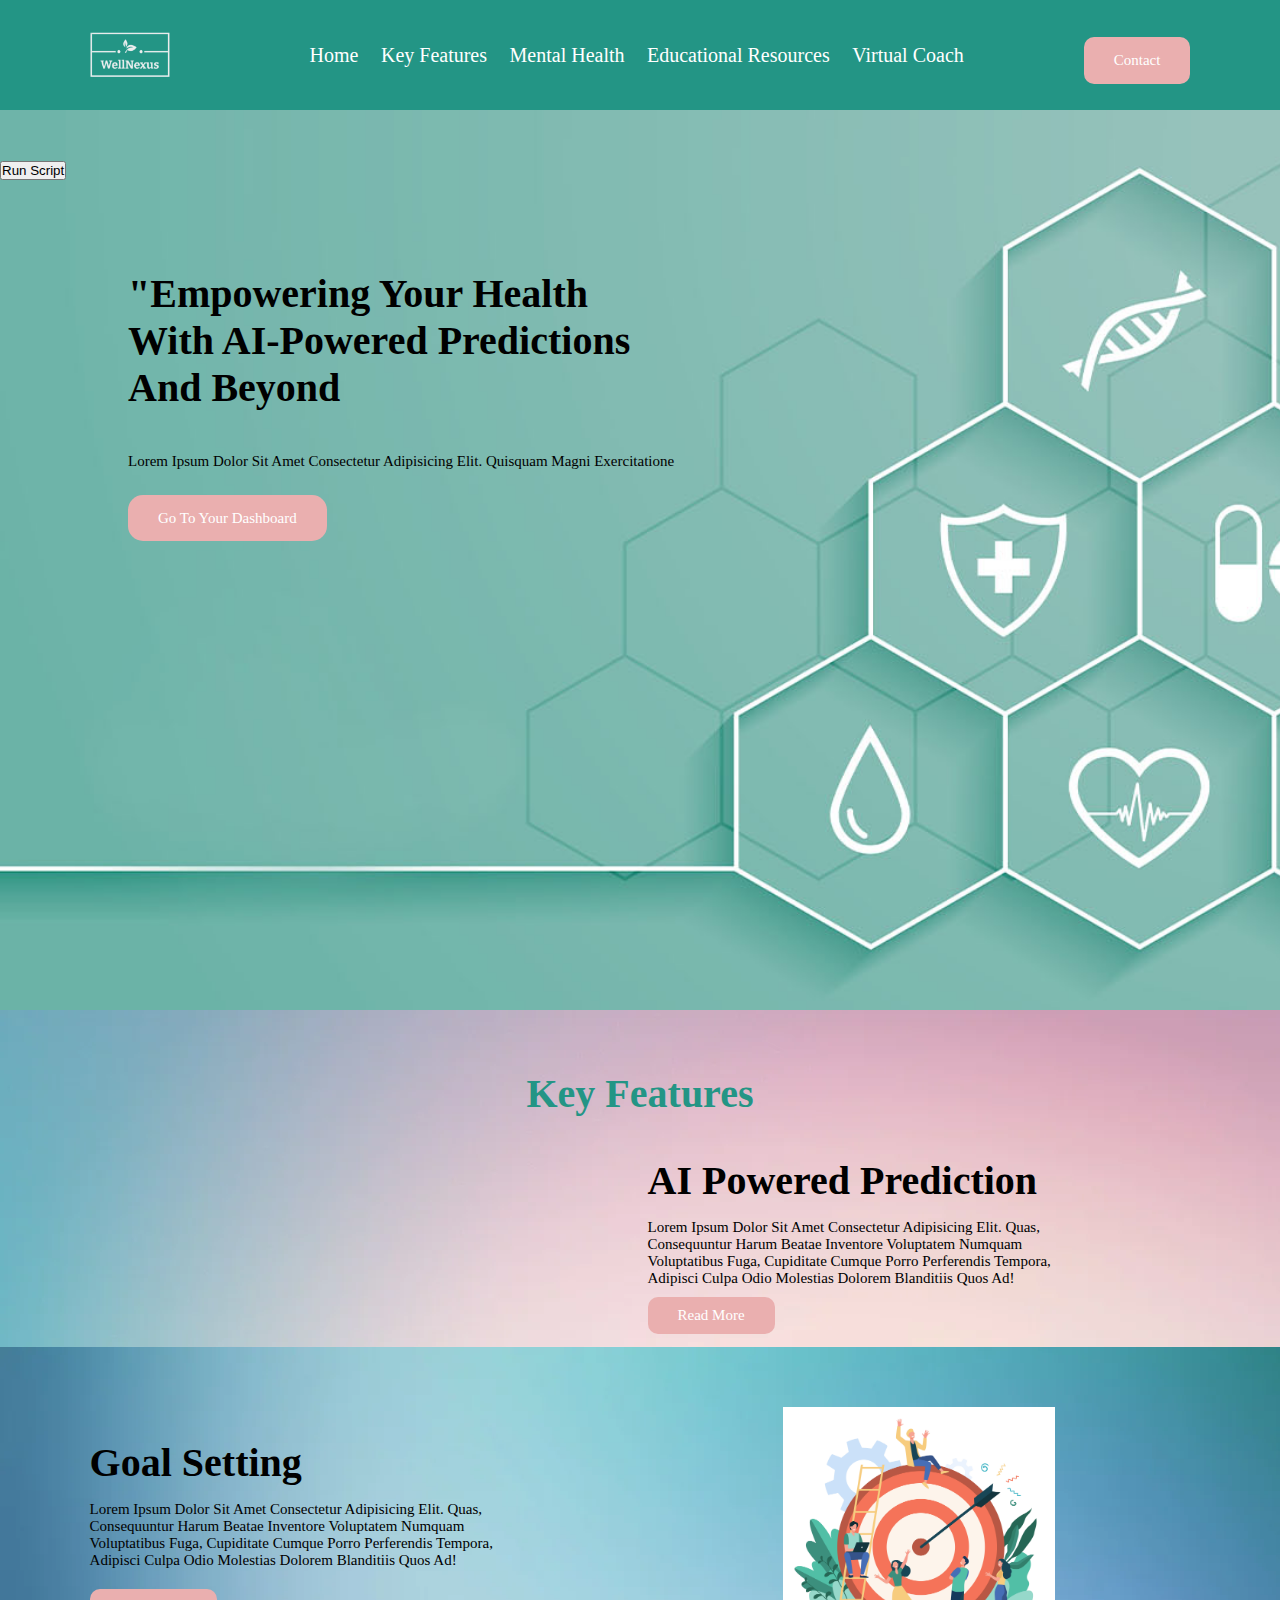
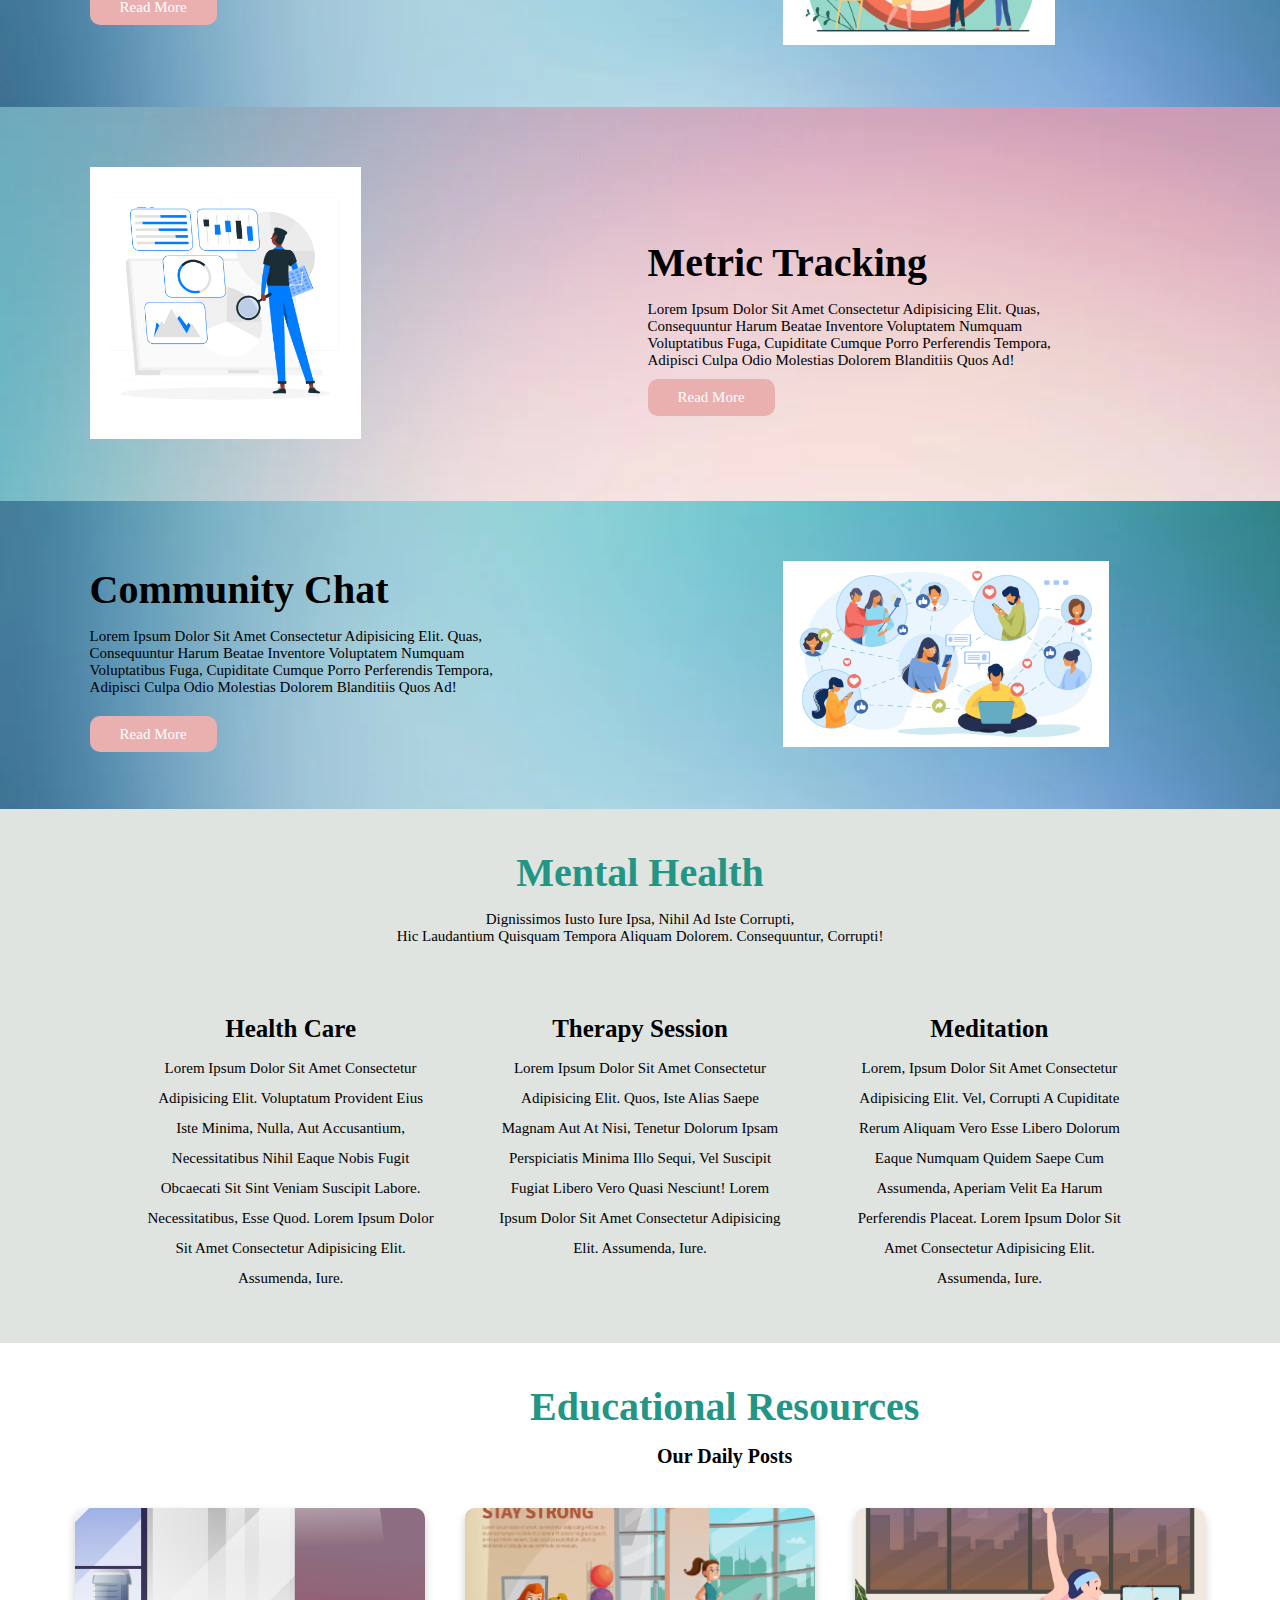
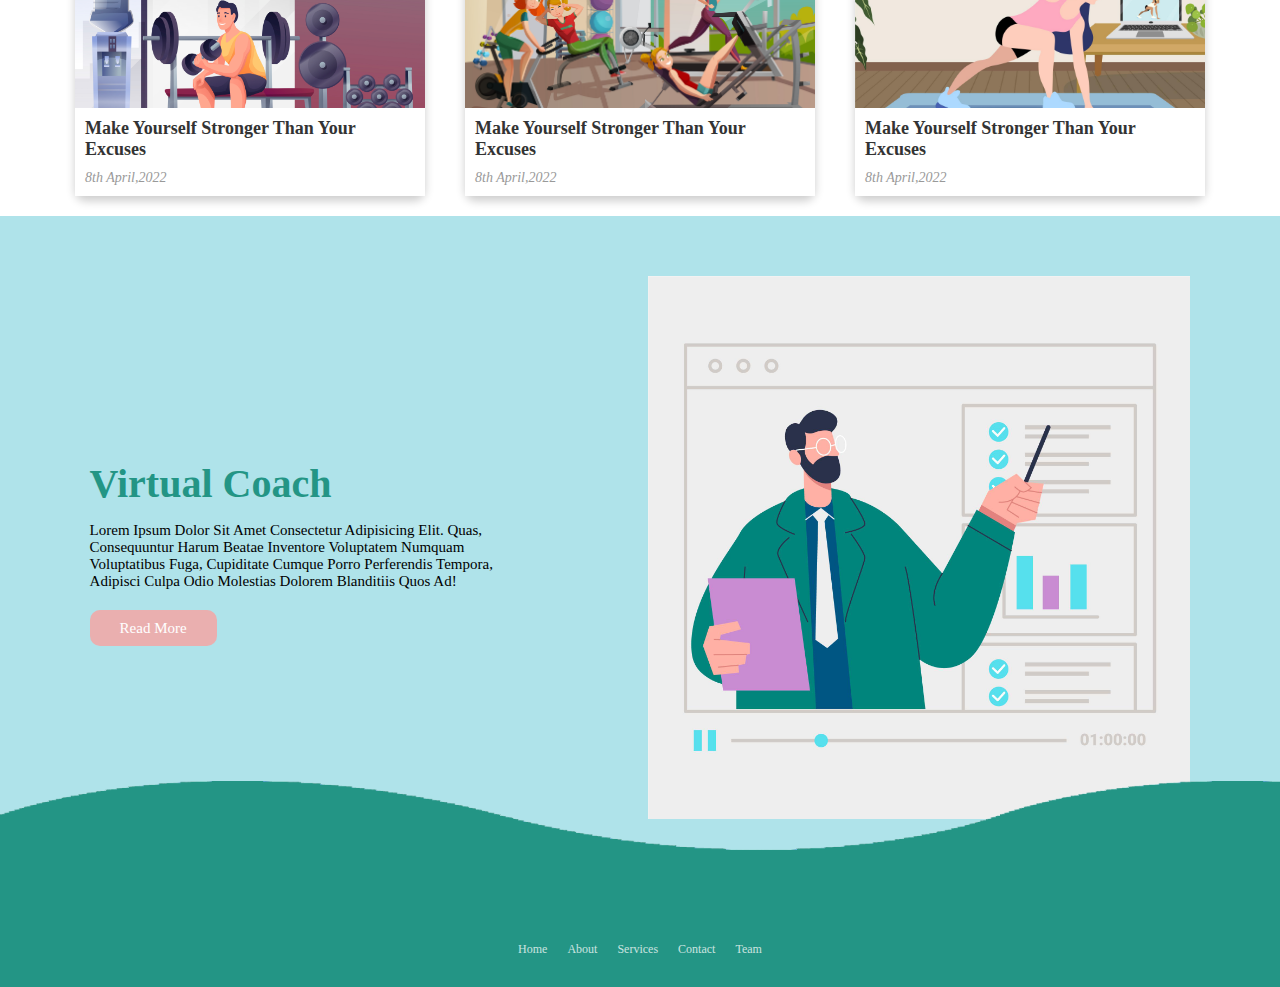
==== project health/index.html @ abda0665 "Add files via upload" ====
<!DOCTYPE html>
<html lang="en">
<head>
    <meta charset="UTF-8">
    <meta http-equiv="X-UA-Compatible" content="IE=edge">
    <meta name="viewport" content="width=device-width, initial-scale=1.0">
    <link rel="stylesheet" href="style.css">
    <link rel="stylesheet" href="fontawesome-free-5.15.3-web/css/all.min.css">
    <link
      rel="stylesheet"
      href="https://unpkg.com/swiper/swiper-bundle.min.css"
    />

    <link rel="stylesheet" href="https://cdnjs.cloudflare.com/ajax/libs/font-awesome/6.3.0/css/all.min.css" integrity="sha512-SzlrxWUlpfuzQ+pcUCosxcglQRNAq/DZjVsC0lE40xsADsfeQoEypE+enwcOiGjk/bSuGGKHEyjSoQ1zVisanQ==" crossorigin="anonymous" referrerpolicy="no-referrer" />
    <script src="https://ajax.googleapis.com/ajax/libs/jquery/3.5.1/jquery.min.js"></script>
  <script>
    function runScript() {
      $.get("/run_script", function(data) {
        $("#result").text(data);
      });
    }
  </script>
    <title>HealthCare Project</title>
</head>
<body>

    <header class="header">
        <img src="./images/Wllll.png" id="logo" class="logo"  alt="" > 
        <nav class="navbar">
            <a href="#home">Home</a>
            <a href="#key-features">Key Features</a>
            <a href="#mental-health">Mental Health</a>
            <a href="#headingss">Educational Resources</a>
            <a href="#virtual-coach">Virtual Coach</a>
        </nav>
        <div class="icons">
            <div id="menubar" class="fas fa-bars"></div>
            <a href="#">Contact</a>
        </div>
    </header>
    
    <div id="home" class="background-image">
        <div class="background-content">
            <h1>"Empowering your Health<br>with AI-powered predictions <br>and beyond </h1>
            <br><br>
        <p>Lorem ipsum dolor sit amet consectetur adipisicing elit. Quisquam magni exercitatione</p>
            <a href="#">Go to your dashboard</a>
        </div>
        <button onclick="runScript()">Run Script</button>
        <div id="result"></div>
    </div>
    

    <div id="features" class="about-features">
        <h1 id="key-features">Key features</h1>
        <div class="features-main">
            <div class="left-side">
                <div class="left-side-image">
                    <img src="./images/GST CAM 917-16.jpg" alt="">
                </div>
            </div>
    
            <div class="right-side">
                <div class="right-side-content">
                    <h1>AI powered prediction</h1>
                    <p>Lorem ipsum dolor sit amet consectetur adipisicing elit. Quas, consequuntur harum beatae inventore voluptatem numquam voluptatibus fuga, cupiditate cumque porro perferendis tempora, adipisci culpa odio molestias dolorem blanditiis quos ad!</p>
                    <a href="#">Read more</a>
                </div>
            </div>
        </div>
    </div>
    <div id="goal-setting" class="goals-about">
       

        <div class="main-goals">
            <div class="inner-goals-about">
                <div class="goals-content">
                    <h1>Goal Setting</h1>
                <p>Lorem ipsum dolor sit amet consectetur adipisicing elit. Quas, consequuntur harum beatae inventore voluptatem numquam voluptatibus fuga, cupiditate cumque porro perferendis tempora, adipisci culpa odio molestias dolorem blanditiis quos ad!</p>
                <a href="#">Read more</a>
                </div>
                
            </div>
            <div class="inner-goals-about">
                <div class="inner-goals-about-image-1">
                    <img src="./images/goal.jpg" alt="">
                </div>
            </div>
        </div>
    </div>

    <div id="features" class="about-features">
        <div class="features-main">
            <div class="left-side">
                <div class="left-side-image">
                    <img src="./images/metric.jpg" alt="">
                </div>
            </div>
    
            <div class="right-side">
                <div class="right-side-content">
                    <h1>Metric Tracking</h1>
                    <p>Lorem ipsum dolor sit amet consectetur adipisicing elit. Quas, consequuntur harum beatae inventore voluptatem numquam voluptatibus fuga, cupiditate cumque porro perferendis tempora, adipisci culpa odio molestias dolorem blanditiis quos ad!</p>
                    <a href="#">Read more</a>
                </div>
            </div>
        </div>
    </div>
    
    <div id="goal-setting" class="goals-about">
        <div class="main-goals">
            <div class="inner-goals-about">
                <div class="goals-content">
                    <h1>Community chat</h1>
                <p>Lorem ipsum dolor sit amet consectetur adipisicing elit. Quas, consequuntur harum beatae inventore voluptatem numquam voluptatibus fuga, cupiditate cumque porro perferendis tempora, adipisci culpa odio molestias dolorem blanditiis quos ad!</p>
                <a href="#">Read more</a>
                </div>
                
            </div>
            <div class="inner-goals-about">
                <div class="inner-goals-about-image-2">
                    <img src="./images/community.jpg" alt="">
                </div>
            </div>
        </div>
    </div>

    
    <div id="mental-health" class="our-services">
        <div class="service-content">
            <div class="left-service-content">
                <h1>Mental Health</h1>
                <p>dignissimos iusto iure ipsa, nihil ad iste corrupti, <br> hic laudantium quisquam tempora aliquam dolorem. Consequuntur, corrupti!</p>
            </div>
    
            
     </div>
        <div class="main-services">
            <div class="inner-services-content">
                <div class="service-icon">
                    <i class="fas fa-notes-medical"></i>
                </div>
                <h2>Health Care</h2>
                <p> Lorem ipsum dolor sit amet consectetur adipisicing elit. Voluptatum provident eius iste minima, nulla, aut accusantium, necessitatibus nihil eaque nobis fugit obcaecati sit sint veniam suscipit labore. Necessitatibus, esse quod. Lorem ipsum dolor sit amet consectetur adipisicing elit. Assumenda, iure.</p>
            </div>
    
            <div class="inner-services-content">
                <div class="service-icon">
                    <i class="fa fa-user-md"></i>
                </div>
                <h2>Therapy Session</h2>
                <p>Lorem ipsum dolor sit amet consectetur adipisicing elit. Quos, iste alias saepe magnam aut at nisi, tenetur dolorum ipsam perspiciatis minima illo sequi, vel suscipit fugiat libero vero quasi nesciunt! Lorem ipsum dolor sit amet consectetur adipisicing elit. Assumenda, iure.</p>
            </div>
    
            <div class="inner-services-content">
                <div class="service-icon">
                    <i class="fa fa-heart"></i>
                </div>
                <h2>Meditation</h2>
                <p>Lorem, ipsum dolor sit amet consectetur adipisicing elit. Vel, corrupti a cupiditate rerum aliquam vero esse libero dolorum eaque numquam quidem saepe cum assumenda, aperiam velit ea harum perferendis placeat. Lorem ipsum dolor sit amet consectetur adipisicing elit. Assumenda, iure.</p>
            </div>
        
            
        </div>
    </div>
      
<!--

    <div id="goals" class="List">
        <h1>GOALS</h1>
        <ul>
            <li>
                <label>
                    <input type="checkbox">
                    <p>Practice Self-Care</p>
                    <span></span>
                </label>
            </li>
            <li>
                <label>
                    <input type="checkbox">
                    <p>Going for a Walk</p>
                    <span></span>
                </label>
            </li>
            <li>
                <label>
                    <input type="checkbox">
                    <p>Exercise</p>
                    <span></span>
                </label>
            </li>
            <li>
                <label>
                    <input type="checkbox">
                    <p>Eat Fruits and Veggies</p>
                    <span></span>
                </label>
            </li>
            <li>
                <label>
                    <input type="checkbox">
                    <p>Get Enough Good Sleep</p>
                    <span></span>
                </label>
            </li>
            <li>
                <label>
                    <input type="checkbox">
                    <p>Drink Water and Stay Hydrated</p>
                    <span></span>
                </label>
            </li>
            <li>
                <label>
                    <input type="checkbox">
                    <p>Reduce Sitting and Screen Time.</p>
                    <span></span>
                </label>
            </li>
        </ul>
    </div>
 -->

 <div class="headings" id="headingss">
    <h1>Educational Resources</h1>
    <h3>Our daily posts</h3>
</div>
<section class="blogs" id="blogs">
    
    <div class="box-container container">
        <div class="box">
            <div class="image">
                <img src="./images/gym_04.jpg" alt="">
            </div>
        <div class="content">
            <a href="#" class="link">Make yourself stronger than your excuses</a>
            <div class="icons">
                <span><i class="fas fa-calender">8th april,2022</i></span>
                
            </div>
        </div>
        </div>
        <div class="box">
            <div class="image">
                <img src="./images/21731.jpg" alt="">
            </div>
        <div class="content">
            <a href="#" class="link">Make yourself stronger than your excuses</a>
            <div class="icons">
                <span><i class="fas fa-calender">8th april,2022</i></span>
                
            </div>
        </div>
        </div>
        <div class="box">
            <div class="image">
                <img src="./images/4876249.jpg" alt="">
            </div>
        <div class="content">
            <a href="#" class="link">Make yourself stronger than your excuses</a>
            <div class="icons">
                <span><i class="fas fa-calender">8th april,2022</i></span>
                
            </div>
        </div>
        </div>
    </div>

    <div id="virtual-coach" class="about">
        <div class="main-about">
            <div class="inner-about">
                <div class="about-content">
                    <h1>Virtual Coach</h1>
                <p>Lorem ipsum dolor sit amet consectetur adipisicing elit. Quas, consequuntur harum beatae inventore voluptatem numquam voluptatibus fuga, cupiditate cumque porro perferendis tempora, adipisci culpa odio molestias dolorem blanditiis quos ad!</p>
                <a href="#">Read more</a>
                </div>
                
            </div>
            <div class="inner-about">
                <div class="inner-about-image">
                    <img src="./images/3829620.jpg" alt="">
                </div>
            </div>
        </div>
    </div>
   
    
    <footer>
        <div class="waves">
            <div class="wave" id="wave1"></div>
            <div class="wave" id="wave2"></div>
            <div class="wave" id="wave3"></div>
            <div class="wave" id="wave4"></div>


        </div>
        <ul class="social-icon">
            <li><a href="#"><ion-icon name="logo-facebook"></a></li>
            <li><a href="#"><ion-icon name="logo-twitter"></ion-icon></a></li>
            <li><a href="#"><ion-icon name="logo-linkedin"></ion-icon></a></li>
            <li><a href="#"><ion-icon name="logo-instagram"></ion-icon></a></li>
        </ul>
        <ul class="menu">
            <li><a href="#">Home</a></li>
            <li><a href="#">About</a></li>
            <li><a href="#">Services</a></li>
            <li><a href="#">Contact</a></li>
            <li><a href="#">Team</a></li>

        </ul>
    
    </footer>
    <script type="module" src="https://unpkg.com/ionicons@7.1.0/dist/ionicons/ionicons.esm.js"></script>
    <script nomodule src="https://unpkg.com/ionicons@7.1.0/dist/ionicons/ionicons.js"></script>


<script src="script.js"></script>
</body>
</html>
---- project health/style.css ----
:root{
    --maincolor: #239585;
    --secondarycolor: #eaafaf;
    --third:#8a7d7d;
}


*{
    margin: 0;
    padding: 0;
    outline: none;
    box-sizing: border-box;
    transition: 0.25s ease;
    text-transform: capitalize;
    text-decoration: none;
}

html{
    font-size: 62.5%;
}

.header{
    padding: 1.5rem 7%;
    background-color: var(--maincolor);
    display: flex;
    justify-content: space-between;
    align-items: center;
    position: relative;
    left: 0;
    right: 0;
    z-index: 1000;
}

#logo{
    width: 8rem;
}



.navbar a{
    color: white;
    font-size: 2rem;
    margin-left: 2rem;
    position: relative;
}

.navbar a:after{
    content: '';
    background-color:var(--secondarycolor);
    width: 0;
    height: 3px;
    position: absolute;
    top: 100%;
    left: 0;
    margin-top: 5px;
    transition: 0.3s;
}

.navbar a:hover:after{
    content: '';
    background-color:var(--secondarycolor);
    width: 100%;
    height: 3px;
    position: absolute;
    top: 100%;
    left: 0;
    margin-top: 5px;
}

.icons div{
    font-size: 2rem;
    margin-right: 1rem;
    color: white;
    display: none;
}

.icons a{
    color: white;
    background-color: var(--secondarycolor);
    padding: 1.5rem 3rem;
    font-size: 1.5rem;
    border-radius: 10px;
    transition: 0.2s ease;
}

.icons a:hover{
    background: transparent;
    border: 1px solid var(--secondarycolor);
}

.navbar.active{
    clip-path: polygon(0 0, 100% 0%, 100% 100%, 0% 100%);    
}

.background-image{
    background: url(./images/final_background.jpg);
    width: 100%;
    height: 100vh;
    background-size: cover;
    background-repeat: no-repeat;
    padding-top: 4%;
}
.background-content{
    position: absolute;
    top:30%;
    left: 50%;
    width:50%;
    transform: translate(-80%);
}
.background-content h1{
    color: black;
    font-size: 40px;
    margin-bottom: 20px;
}

.background-content p{
    font-size: 1.5rem;
    margin-bottom:40px;
}

.background-content a{
    background: var(--secondarycolor);
    padding: 1.5rem 3rem;
    border-radius: 15px;
    color: white;
    font-size: 1.5rem;

}


.background-content a:hover{
    background: transparent;
    border: 1px solid var(--secondarycolor);
    color:black;
}

.headings {
    display: inline-block;
    flex-direction: column;
    align-items: center;
    justify-content: center;
    height: 100%;
    text-align: center;
    margin-left: 480px;
    margin-top: 40px;

  }
  

.headings h1 {
    font-size: 1.5rem; 
    color: rgb(0, 0, 0); 
    font-size: 40px;
    margin-bottom: 15px;
    color: var(--maincolor);
    padding-left:50px;
    padding-right: 50px;
    text-align: center;
  }
  
  
.headings h3 {
    font-size: 2rem;
    font-weight: bold; 
    color: rgb(0, 0, 0); 
    margin-top: 1rem; 
   
  }
  
  

.blogs {
    display: flex;
    flex-wrap: wrap;
    justify-content: center;
    align-items: stretch;
    margin-top: 20px;
  }
  
  .box-container {
    display: flex;
    flex-direction: row;
    justify-content: center;
    align-items: center;
  }
  
  .box {
    width: 350px;
    margin: 20px;
    border-radius: 10px;
    box-shadow: 0 5px 10px rgba(0, 0, 0, 0.2);
    transition: transform 0.2s ease-in-out;
  }
  
  .box:hover {
    transform: translateY(-5px);
  }
  
  .image {
    width: 100%;
    height: 200px;
    overflow: hidden;
    border-top-left-radius: 10px;
    border-top-right-radius: 10px;
   
    
  }
  
  .image img {
    width: 100%;
    height: 100%;
    object-fit: cover;
    object-position: center center;
  }
  
  .content {
    padding: 20px;
    bottom: 0;
  left: 0;
  right: 0;
  background-color: #fff; 
  padding: 10px;
  }
  
  .link {
    font-size: 18px;
    font-weight: bold;
    color: #333;
    text-decoration: none;
    transition: color 0.2s ease-in-out;
  }
  
  .link:hover {
    color: #f05f40;
  }
  
  .icons {
    display: flex;
    flex-direction: row;
    justify-content: space-between;
    align-items: center;
    margin-top: 10px;
  }
  
  .icons span {
    display: flex;
    flex-direction: row;
    justify-content: flex-start;
    align-items: center;
    font-size: 14px;
    color: #999;
  }
  
  .icons i {
    margin-right: 5px;
  }
  
 

.section-divider {
    width: 100%;
    max-width: 800px;
    height: 2px;
    margin: 50px auto;
    background: linear-gradient(to right, #0adfc6, #fff, #12b4d8);
    box-shadow: 0 0 10px rgba(212, 175, 55, 0.5);
  }
  
.our-services{
    padding: 4rem 7%; 
    background: #dfe4e0;
}
.service-content{
    display: flex;
    justify-content: space-between;
    align-items: center;
    flex-wrap: wrap;
    gap: 50px;
}
.left-service-content{
    flex: 1 1 45rem;
}
.right-service-content{
    flex: 1 1 45rem;
    display: flex;
    justify-content: center; /* added */
    align-items: center; /* added */
    text-align: center;
}
.left-service-content h1{
    font-size: 40px;
    margin-bottom: 15px;
    color: var(--maincolor);
    text-align: center;
}
.left-service-content p{
    font-size: 1.5rem;
    align-items: center;
    text-align: center;
}
.right-service-content .right-btn a{
    padding: 1.5rem 3rem;
    font-size: 2rem;
    color: white;
    background: var(--secondarycolor);
    margin-top: 1.5rem;
}
.right-service-content .right-btn a:hover{
    border: 1px solid var(--secondarycolor);
    background: transparent;
    color: black;
}


.main-services{
    padding-top: 4rem;
    display: block;
    text-align: center;
    margin-top: 2rem;
}
.inner-services-content{
    display: inline-block;
    vertical-align: top;
    width: calc(33.33% - 20px);
    padding: 1rem 3rem;
    text-align: center;
}
.inner-services-content h2{
    font-size: 25px;
    margin-bottom: 10px;
}
.inner-services-content p{
    font-size: 1.5rem;
    line-height: 2;
}
.service-icon i{
    font-size: 4rem;
    width: 8rem;
    height: 8rem;
    border-radius: 50%;
    text-align: center;
    line-height: 8rem;
    background: var(--mainafterclr);
    color: var(--maincolor);
    margin-bottom: 15px;
    cursor: pointer;
    transition: .3s;
}
.service-icon i:hover{
    color: white;
    background: var(--maincolor);
}

/*goal setting*/
.goals-about{
    padding: 6rem 7%;
    background: url(./images/VBxOCF.webp)
    
}
.main-goals{
    display: flex;
    justify-content: center;
    align-items: center;
    gap: 15px;
    flex-wrap: wrap;
}
.inner-goals-about{
    flex: 1 1 45rem;
}

.inner-goals-about .inner-goals-about-image-1 img{
    width: 50%;
    margin-left: 25%;
}
.inner-goals-about .inner-goals-about-image-2 img{
    width: 60%;
    margin-left: 25%;
}
.goals-content{
    width: 80%;
}
.goals-content h1{
    font-size: 40px;
    margin-bottom: 15px;
    color: rgb(0, 0, 0)
   
}
.goals-content p{
    font-size: 1.5rem;
    margin-bottom: 30px;
    color:black;
}
.goals-content a{
    background: var(--secondarycolor);
    padding: 1rem 3rem;
    font-size: 1.5rem;
    color: white;
    transition: .5s;
    border-radius: 10px;
}
.goals-content a:hover{
    background: transparent;
    border: 1px solid var(--secondarycolor);
    color: black;
}
/*Metric*/
.about-features{
    padding: 6rem 7%;
   background: url(./images/hSWXMF.webp)
}

.features-main{
    display: flex;
    justify-content: center;
    align-items: center;
    gap: 15px;
    flex-wrap: wrap;
}

.left-side{
    flex: 1 1 45rem;
    order: 1;
}

.left-side-image img{
    width: 50%;
}

.right-side{
    flex: 1 1 45rem;
    order: 2;
}

.right-side-content{
    width: 80%;
}

.right-side-content h1{
    font-size: 40px;
    margin-bottom: 15px;
    color:black;
}

.right-side-content p{
    font-size: 1.5rem;
    margin-bottom: 0;
}

.right-side-content a{
    background: var(--secondarycolor);
    padding: 1rem 3rem;
    position: absolute;
    margin-top: 10px;
    font-size: 1.5rem;
    color: white;
    transition: .5s;
    border-radius: 10px;
}

.right-side-content a:hover{
    background: transparent;
    border: 1px solid var(--secondarycolor);
    color: black;
}


.List {
    font-family: Arial, sans-serif;
    margin:0 auto;
    text-align: center;
    padding: 0;
    max-width: 600px;

   margin-top: 20px;
    
  }
  
  .List h1 {
    color: var(--mainclr);
    font-size: 40px;
    font-weight: bold;
    margin-bottom: 20px;
    
  }
  .List ul {
    display: inline-block;
    text-align: left;
    
  }
  
  .List li {
    margin-bottom: 15px;
    text-align: center;
    padding: 10px;
    background-color: #76b6ad;
    border-radius: 5px;
    box-shadow: 0 2px 5px rgba(0, 0, 0, 0.2);
    transition: all 0.2s ease-in-out;

  }
  
.List li:hover {
    transform: translateY(-3px);
    box-shadow: 0 4px 6px rgba(0, 0, 0, 0.2);
  }

  .List label {
    display: inline-flex;
    align-items: center;
    cursor: pointer;
  }
  
  .List input[type="checkbox"] {
    margin-right: 10px;
  }

  .List p {
    margin: 0;
    font-size: 18px;
    display: inline-block;
    text-align: left;
    color: #444;
  }
  
  .List span {
    display: block;
    height: 2px;
    background-color: #ccc;
    margin-top: 10px;
   
  }
  
  .List input[type="checkbox"]:checked + p {
    color: #888;
    text-decoration: line-through;
}
  .about{
    padding: 6rem 7%;
    background: #afe3ea
    
}
.main-about{
    display: flex;
    justify-content: center;
    align-items: center;
    gap: 15px;
    flex-wrap: wrap;
}
.inner-about{
    flex: 1 1 45rem;
}

.inner-about .inner-about-image img{
    width: 100%;
}
.about-content{
    width: 80%;
}
.about-content h1{
    font-size: 40px;
    margin-bottom: 15px;
    color: var(--maincolor)
   
}
.about-content p{
    font-size: 1.5rem;
    margin-bottom: 30px;
}
.about-content a{
    background: var(--secondarycolor);
    padding: 1rem 3rem;
    font-size: 1.5rem;
    color: white;
    transition: .5s;
    border-radius: 10px;
}
.about-content a:hover{
    background: transparent;
    border: 1px solid var(--secondarycolor);
    color: black;
}


.tables{
    width: 100%;
    display:grid;
    grid-template-columns: 2fr 1fr;
    grid-gap:20px;
    align-items: self-start;
    padding: 0 20px 20px 20px;

}


footer{
    position: relative;
    width: 100%;
    background:var(--maincolor);
    min-height: 100px;
    padding: 20px 50px;
    display: flex;
    justify-content: center;
    align-items: center;
    flex-direction: column;

}
footer .social-icon,footer .menu{
    position: relative;
    display: flex;
    justify-content: center;
    align-items: center;
    margin: 10px 0;
    flex-wrap: wrap;
    
}
footer .social-icon li,footer .menu li{
    list-style: none;
    
}
footer .social-icon li a{
    font-size: 2em;
    color: #fff;
    margin: 0 10px;
    display: inline-block;
    
    transition: 0.5s;
   
}

footer .social-icon li a:hover{
    transform: translateY(-10px);
}
footer .menu li a{
    font-size: 1.2rem;
    color: #fff;
    margin: 0 10px;
    display: inline-block;
    text-decoration: none;
    transition: 0.5s;
    opacity: 0.75;
}
footer .menu li a:hover{
    opacity: 1;
}
footer p{
    color: #fff;
    text-align: center;
    margin-top: 15px;
    margin-bottom: 10px;
    font-size: 1.1em;
}
footer .wave{
    position: absolute;
    top:-100px;
    left:0;
    width: 100%;
    height: 100px;
    background:url(./images/wave.png);
    background-size: 1000px 100px;
}
footer .wave#wave1{
    z-index: 1000;
    opacity: 1;
    bottom: 0;
    animation: animateWave 4s linear infinite;
}
footer .wave#wave2{
    z-index: 999;
    opacity: 0.5;
    bottom: 10px;
    animation: animateWave_02 4s linear infinite;
}

footer .wave#wave3{
    z-index: 999;
    opacity: 0.2;
    bottom: 15px;
    animation: animateWave 3s linear infinite;
}
footer .wave#wave4{
    z-index: 999;
    opacity: 0.7;
    bottom: 10px;
    animation: animateWave_02 3s linear infinite;
}

@keyframes animateWave{
    0%{
        background-position-x: 1000px;
    }
    100%
    {
        background-position-x:0px;
    }
}

@keyframes animateWave_02{
    0%{
        background-position-x: 0px;
    }
    100%
    {
        background-position-x:1000px;
    }
}
@media (max-width: 767px){
    html{
        font-size:55%;
    }

    header{
        padding: 2rem;
    }

    .icons .div{
        display: initial;
    }

    .navbar{
        position: absolute;
        top: 100%;
        left: 0;
        width: 100%;
        height: 100vh;
        background: var(--secondarycolor);
        display: flex;
        justify-content: center;
        align-items: center;
        flex-direction: column;
    }

    .navbar a{
        display: block;
        font-size:3rem;
        font-weight: bolder;
        margin: 1rem;
        padding: 1rem;
        color: black;
    }

    .background-content{
        width: 100%;
        left: 90%;
        top: 50%;
        transform: translate(-50%,-50%);
        padding-left: 5rem;
    }

    .inner-about .inner-about-image img{
        margin-top: 20px;
    }

    .right-service-content{
       
        justify-content: flex-start;
    }



}

#key-features{
    font-size: 4rem;
    font-weight: 700;
    color:var(--maincolor);
    margin-bottom: 4rem;
    text-align: center;
    position: relative;
}
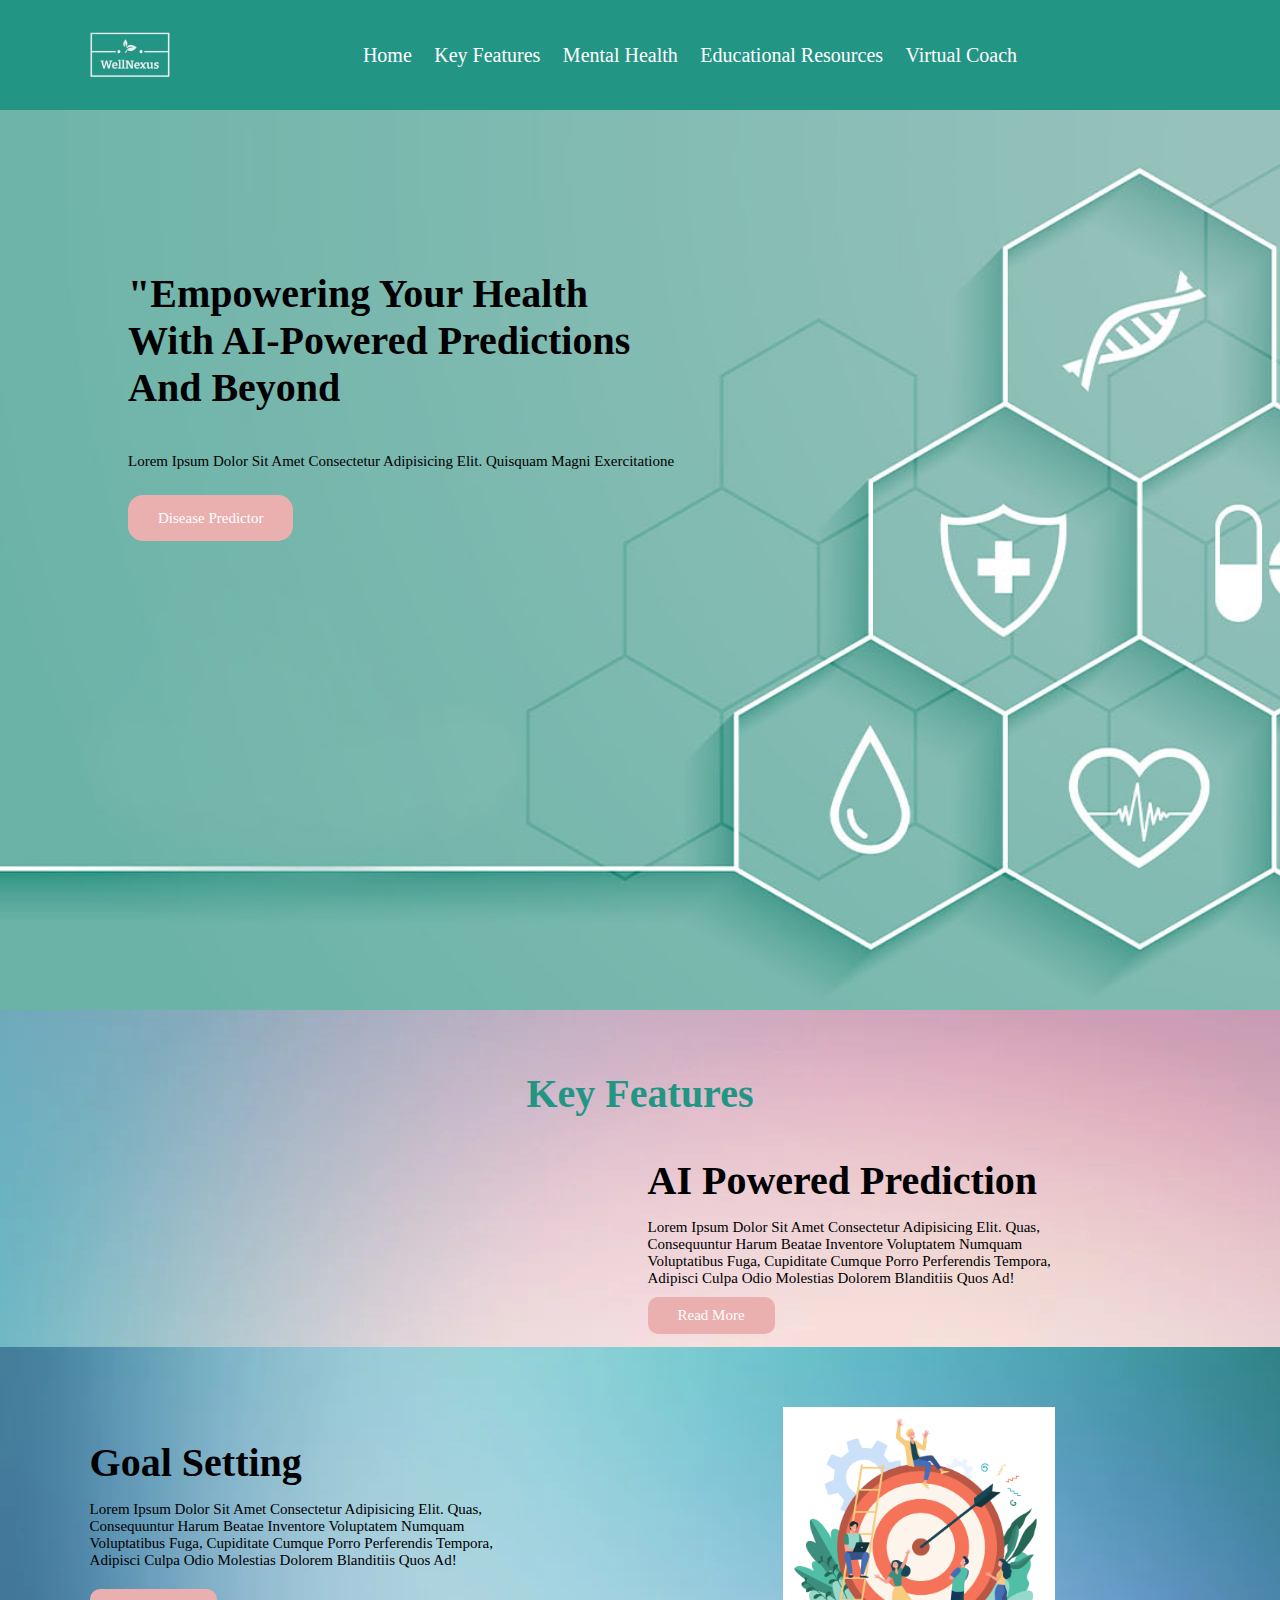
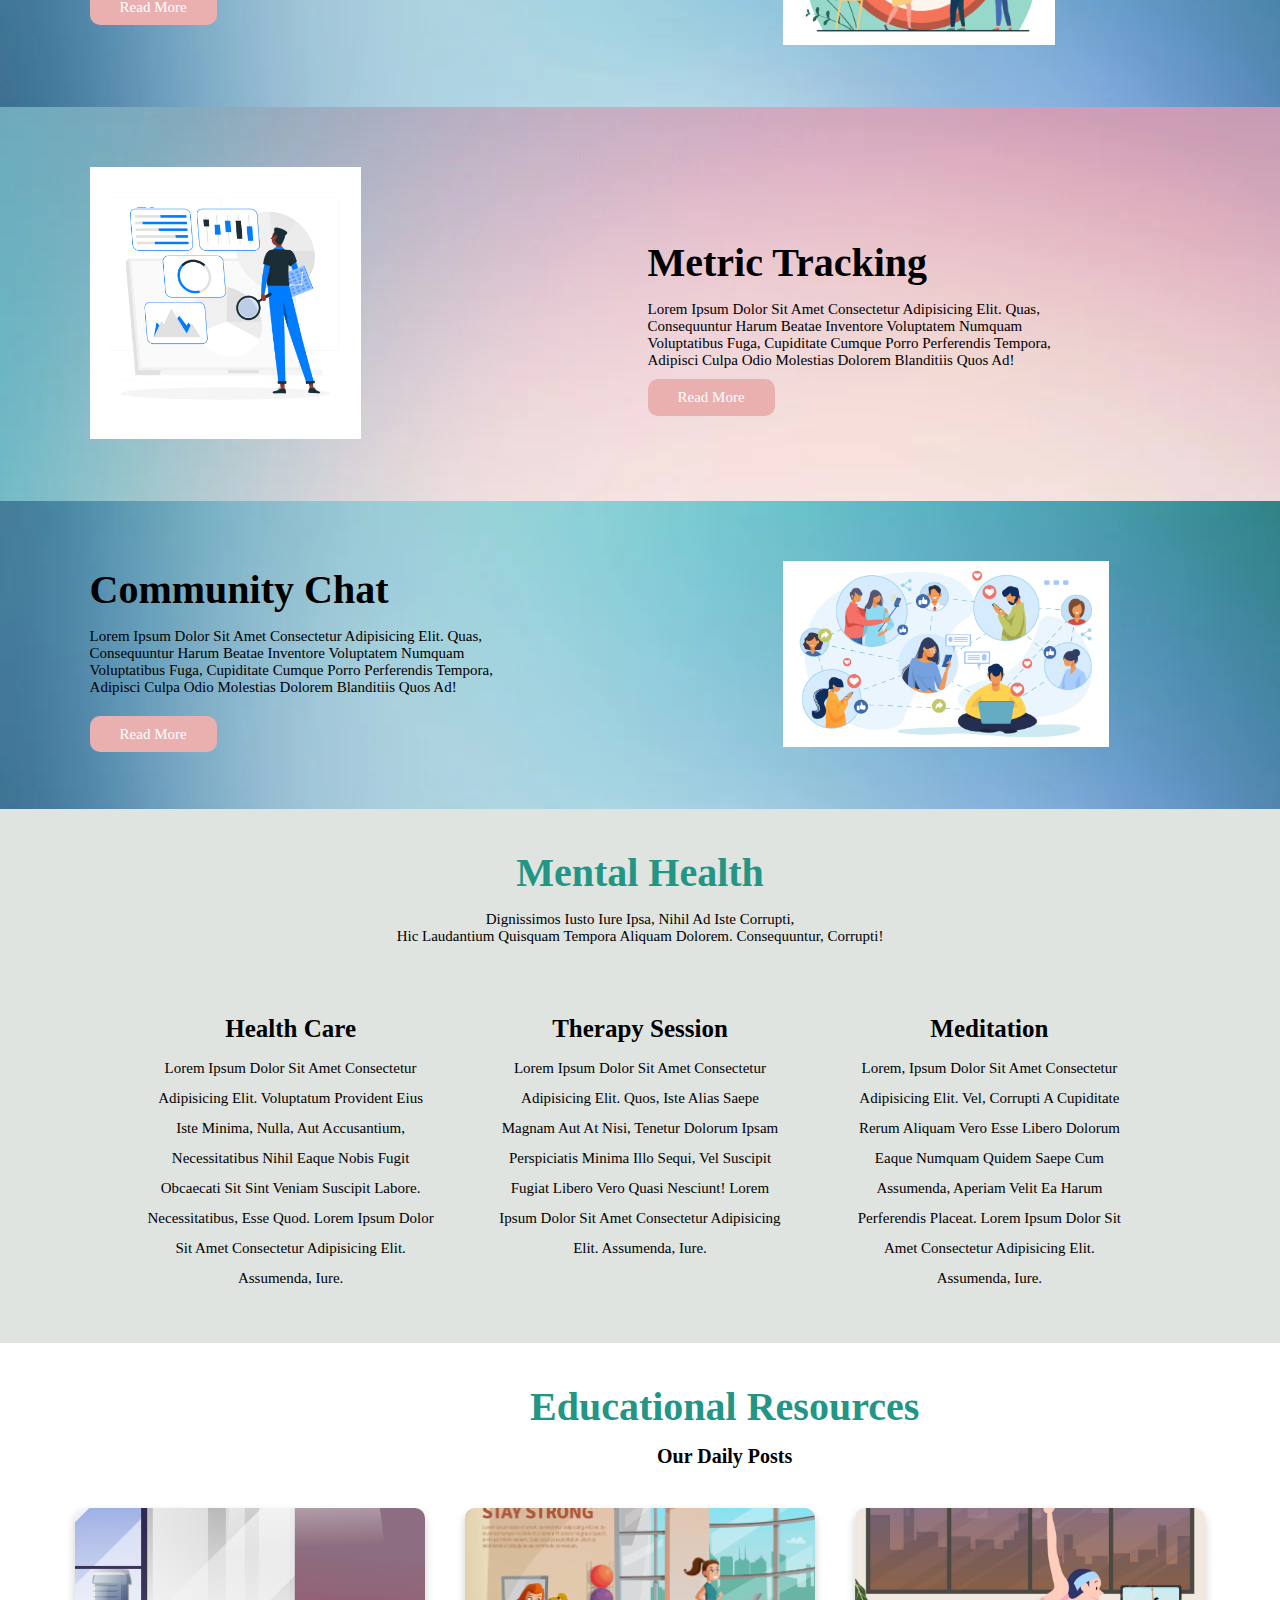
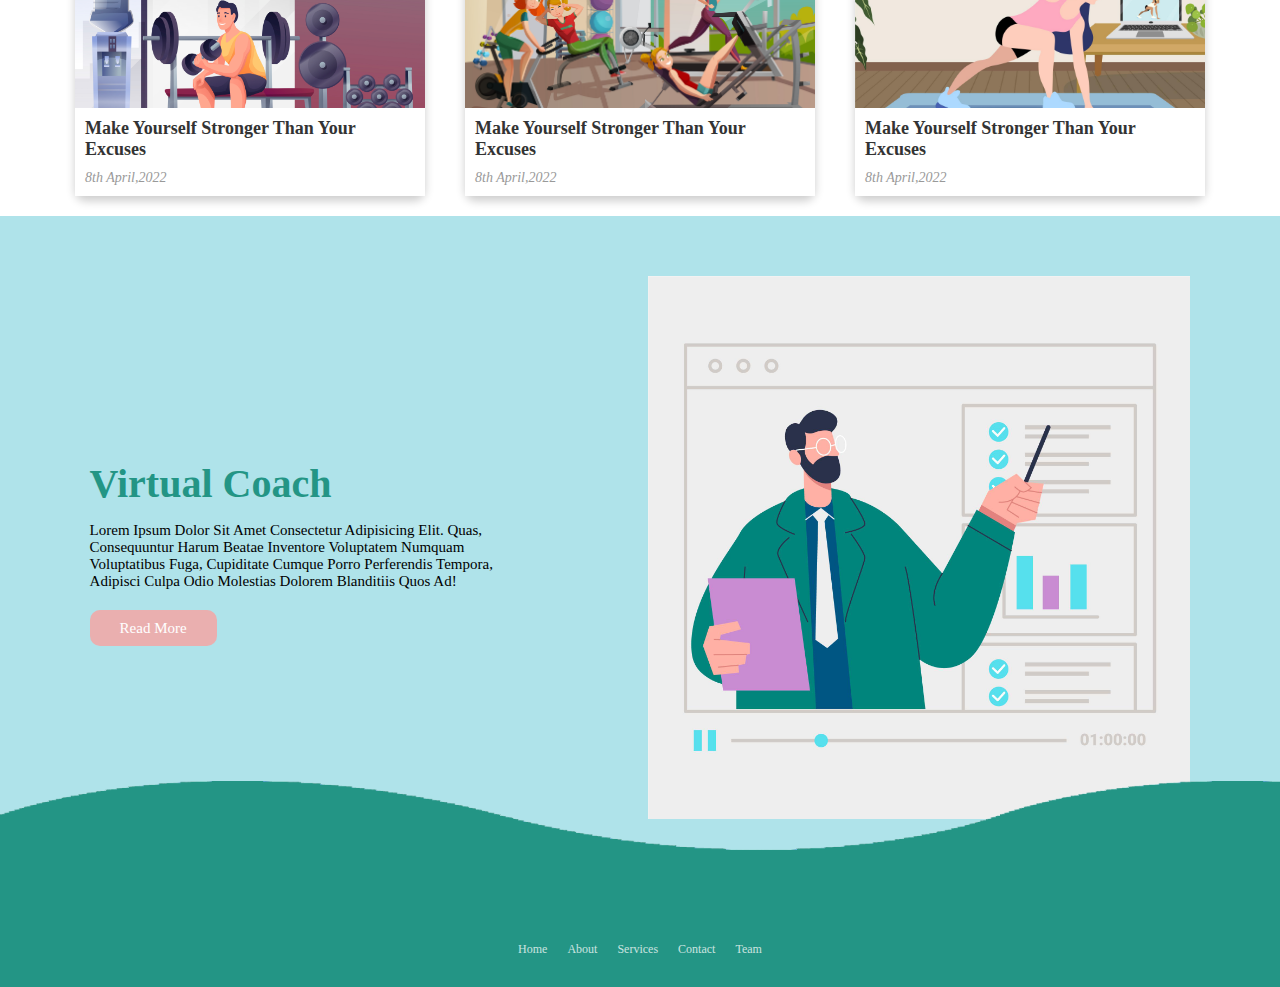
==== commit 338fb72b: "Add files via upload" ====
--- a/project health/index.html
+++ b/project health/index.html
@@ -13,13 +13,7 @@
 
     <link rel="stylesheet" href="https://cdnjs.cloudflare.com/ajax/libs/font-awesome/6.3.0/css/all.min.css" integrity="sha512-SzlrxWUlpfuzQ+pcUCosxcglQRNAq/DZjVsC0lE40xsADsfeQoEypE+enwcOiGjk/bSuGGKHEyjSoQ1zVisanQ==" crossorigin="anonymous" referrerpolicy="no-referrer" />
     <script src="https://ajax.googleapis.com/ajax/libs/jquery/3.5.1/jquery.min.js"></script>
-  <script>
-    function runScript() {
-      $.get("/run_script", function(data) {
-        $("#result").text(data);
-      });
-    }
-  </script>
+  
     <title>HealthCare Project</title>
 </head>
 <body>
@@ -35,7 +29,7 @@
         </nav>
         <div class="icons">
             <div id="menubar" class="fas fa-bars"></div>
-            <a href="#">Contact</a>
+            <!-- <a href="#">Contact</a> -->
         </div>
     </header>
     
@@ -44,10 +38,8 @@
             <h1>"Empowering your Health<br>with AI-powered predictions <br>and beyond </h1>
             <br><br>
         <p>Lorem ipsum dolor sit amet consectetur adipisicing elit. Quisquam magni exercitatione</p>
-            <a href="#">Go to your dashboard</a>
-        </div>
-        <button onclick="runScript()">Run Script</button>
-        <div id="result"></div>
+            <a href="https://huggingface.co/spaces/Lilflerkin/WellNexus">Disease Predictor</a>
+        </div>
     </div>
     
 
